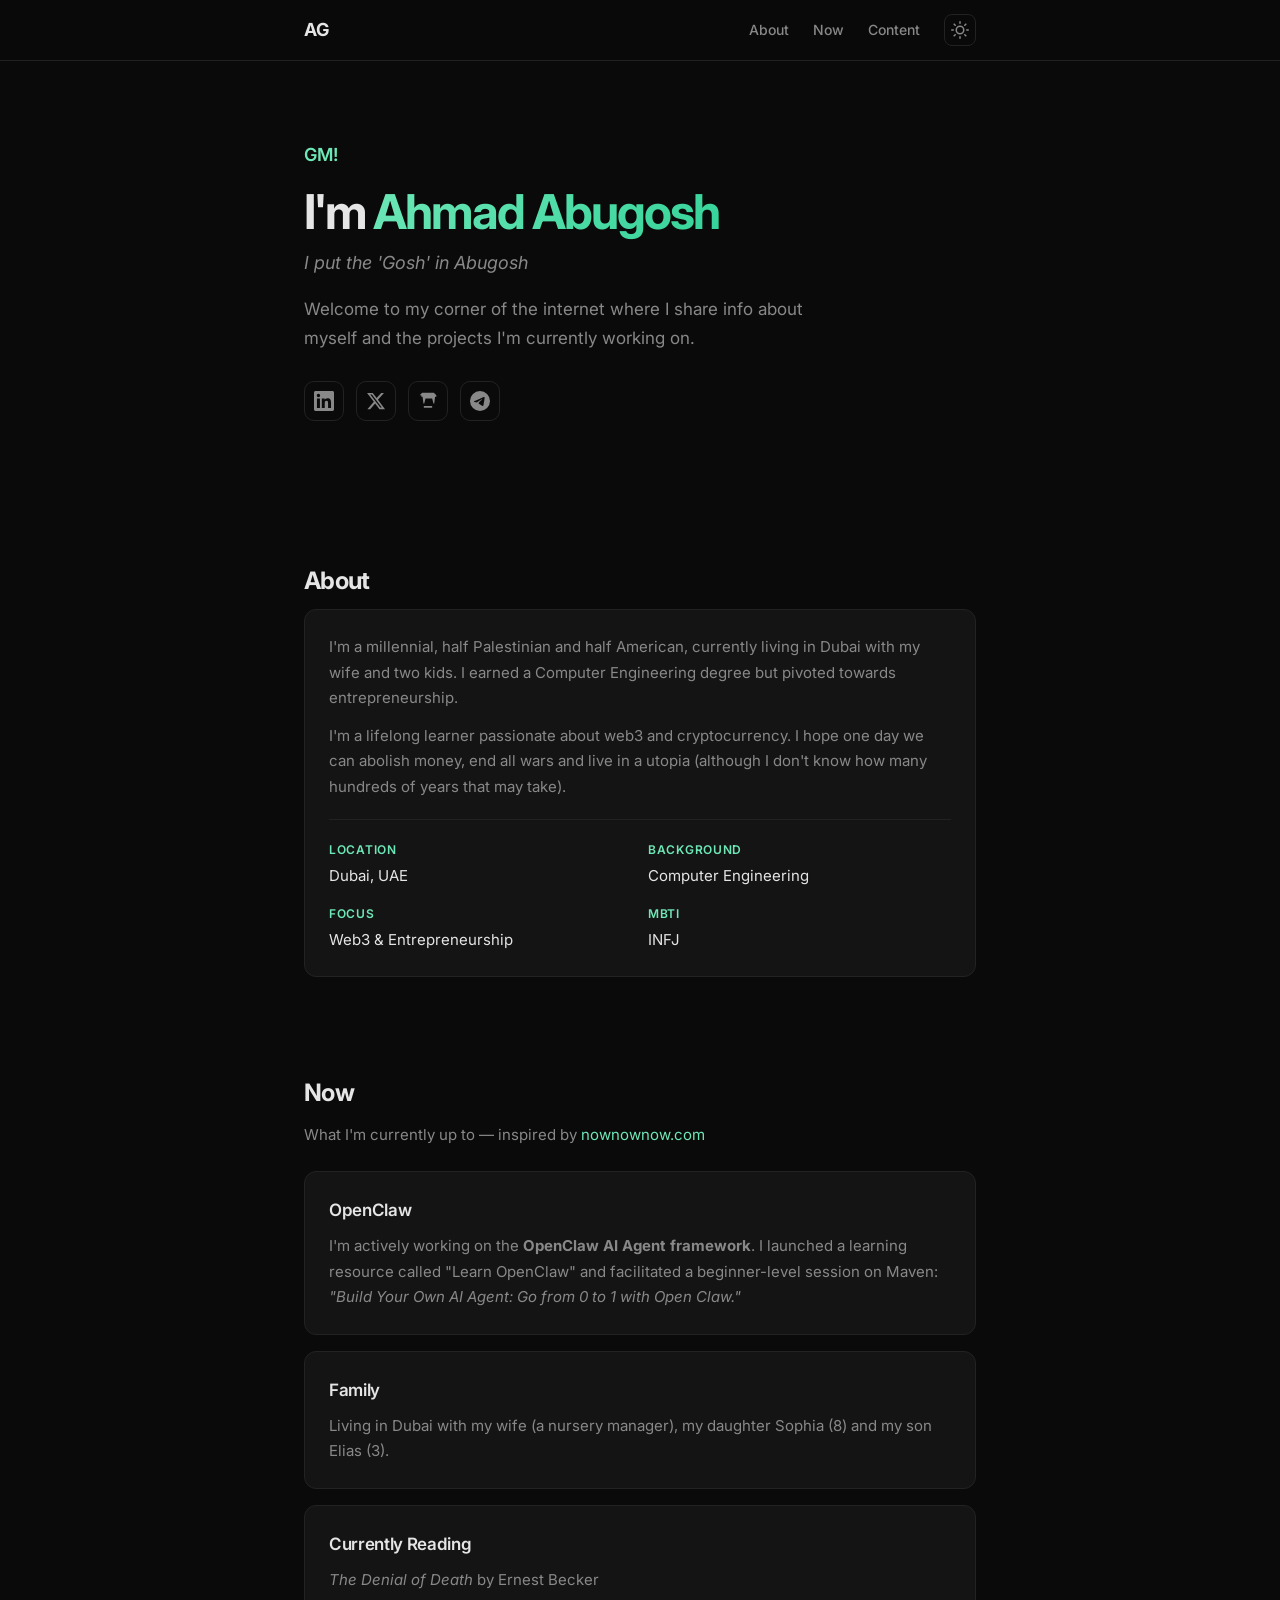
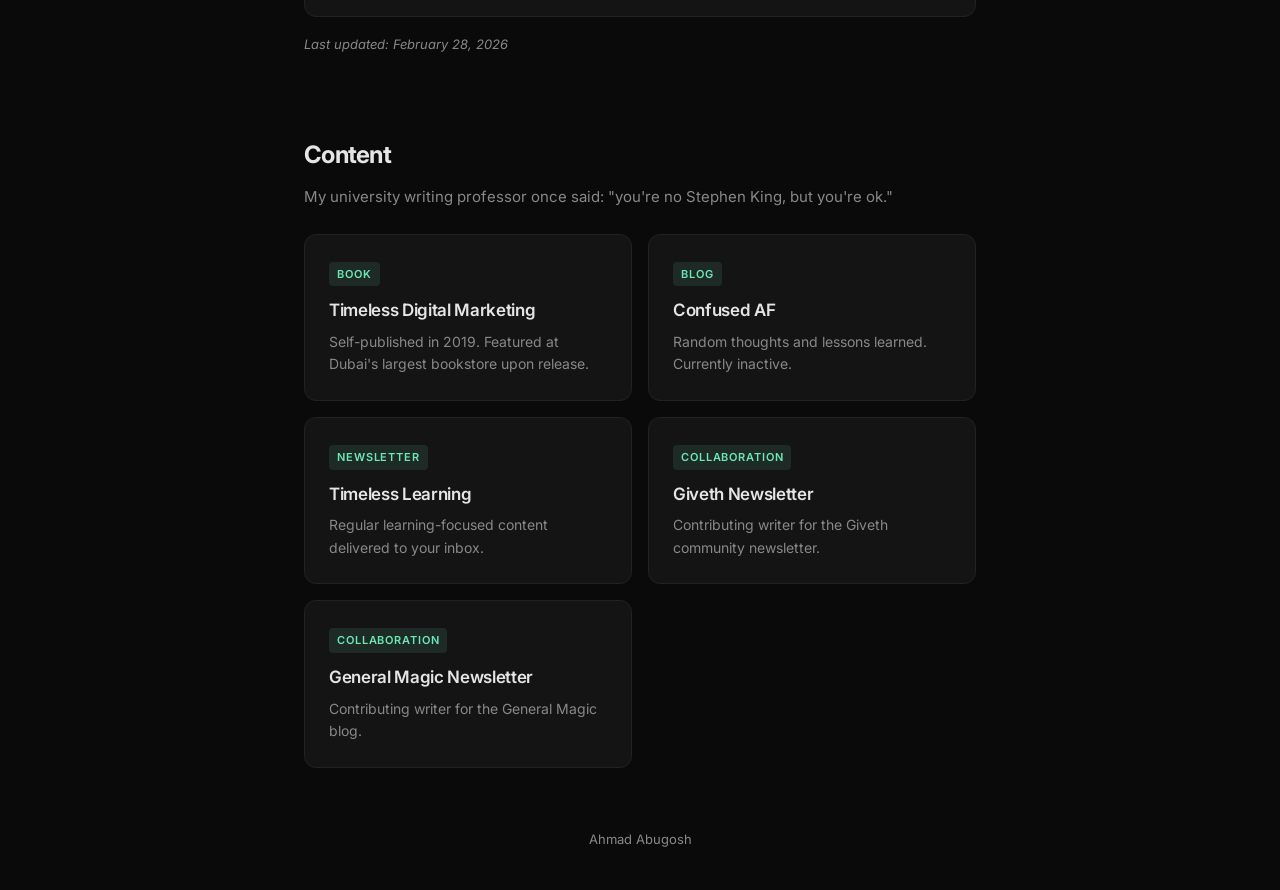
==== index.html @ 4aebb802 "Initial commit: static personal site with dark mode Co-Authored-By: Claude Opus 4.6 <noreply@anthrop" ====
<!DOCTYPE html>
<html lang="en" data-theme="dark">
<head>
  <meta charset="UTF-8">
  <meta name="viewport" content="width=device-width, initial-scale=1.0">
  <title>Ahmad Abugosh</title>
  <meta name="description" content="Ahmad Abugosh — entrepreneur, builder, lifelong learner.">
  <link rel="preconnect" href="https://fonts.googleapis.com">
  <link rel="preconnect" href="https://fonts.gstatic.com" crossorigin>
  <link href="https://fonts.googleapis.com/css2?family=Inter:wght@400;500;600;700&display=swap" rel="stylesheet">
  <link rel="stylesheet" href="style.css">
</head>
<body>
  <header>
    <nav>
      <a href="#" class="logo">AG</a>
      <div class="nav-links">
        <a href="#about">About</a>
        <a href="#now">Now</a>
        <a href="#content">Content</a>
        <button class="theme-toggle" id="themeToggle" aria-label="Toggle theme">
          <svg class="icon-sun" xmlns="http://www.w3.org/2000/svg" width="18" height="18" viewBox="0 0 24 24" fill="none" stroke="currentColor" stroke-width="2" stroke-linecap="round" stroke-linejoin="round"><circle cx="12" cy="12" r="5"/><line x1="12" y1="1" x2="12" y2="3"/><line x1="12" y1="21" x2="12" y2="23"/><line x1="4.22" y1="4.22" x2="5.64" y2="5.64"/><line x1="18.36" y1="18.36" x2="19.78" y2="19.78"/><line x1="1" y1="12" x2="3" y2="12"/><line x1="21" y1="12" x2="23" y2="12"/><line x1="4.22" y1="19.78" x2="5.64" y2="18.36"/><line x1="18.36" y1="5.64" x2="19.78" y2="4.22"/></svg>
          <svg class="icon-moon" xmlns="http://www.w3.org/2000/svg" width="18" height="18" viewBox="0 0 24 24" fill="none" stroke="currentColor" stroke-width="2" stroke-linecap="round" stroke-linejoin="round"><path d="M21 12.79A9 9 0 1 1 11.21 3 7 7 0 0 0 21 12.79z"/></svg>
        </button>
      </div>
    </nav>
  </header>

  <main>
    <!-- Hero -->
    <section class="hero">
      <p class="hero-greeting">GM!</p>
      <h1>I'm <span class="highlight">Ahmad Abugosh</span></h1>
      <p class="hero-tagline">I put the 'Gosh' in Abugosh</p>
      <p class="hero-intro">Welcome to my corner of the internet where I share info about myself and the projects I'm currently working on.</p>
      <div class="social-links">
        <a href="https://www.linkedin.com/in/ahmadabugosh/" target="_blank" rel="noopener" aria-label="LinkedIn">
          <svg xmlns="http://www.w3.org/2000/svg" width="20" height="20" viewBox="0 0 24 24" fill="currentColor"><path d="M20.447 20.452h-3.554v-5.569c0-1.328-.027-3.037-1.852-3.037-1.853 0-2.136 1.445-2.136 2.939v5.667H9.351V9h3.414v1.561h.046c.477-.9 1.637-1.85 3.37-1.85 3.601 0 4.267 2.37 4.267 5.455v6.286zM5.337 7.433a2.062 2.062 0 0 1-2.063-2.065 2.064 2.064 0 1 1 2.063 2.065zm1.782 13.019H3.555V9h3.564v11.452zM22.225 0H1.771C.792 0 0 .774 0 1.729v20.542C0 23.227.792 24 1.771 24h20.451C23.2 24 24 23.227 24 22.271V1.729C24 .774 23.2 0 22.222 0h.003z"/></svg>
        </a>
        <a href="https://x.com/aabugosh" target="_blank" rel="noopener" aria-label="X / Twitter">
          <svg xmlns="http://www.w3.org/2000/svg" width="20" height="20" viewBox="0 0 24 24" fill="currentColor"><path d="M18.244 2.25h3.308l-7.227 8.26 8.502 11.24H16.17l-5.214-6.817L4.99 21.75H1.68l7.73-8.835L1.254 2.25H8.08l4.713 6.231zm-1.161 17.52h1.833L7.084 4.126H5.117z"/></svg>
        </a>
        <a href="https://warpcast.com/ahmad" target="_blank" rel="noopener" aria-label="Warpcast">
          <svg xmlns="http://www.w3.org/2000/svg" width="20" height="20" viewBox="0 0 24 24" fill="currentColor"><path d="M2 5l3-3h14l3 3v2h-1.5l-1 8h-1l-1.5-6h-8L7.5 15h-1l-1-8H4V5H2zm5 13h10v2H7v-2z"/></svg>
        </a>
        <a href="https://t.me/aabugosh" target="_blank" rel="noopener" aria-label="Telegram">
          <svg xmlns="http://www.w3.org/2000/svg" width="20" height="20" viewBox="0 0 24 24" fill="currentColor"><path d="M11.944 0A12 12 0 0 0 0 12a12 12 0 0 0 12 12 12 12 0 0 0 12-12A12 12 0 0 0 12 0a12 12 0 0 0-.056 0zm4.962 7.224c.1-.002.321.023.465.14a.506.506 0 0 1 .171.325c.016.093.036.306.02.472-.18 1.898-.962 6.502-1.36 8.627-.168.9-.499 1.201-.82 1.23-.696.065-1.225-.46-1.9-.902-1.056-.693-1.653-1.124-2.678-1.8-1.185-.78-.417-1.21.258-1.91.177-.184 3.247-2.977 3.307-3.23.007-.032.014-.15-.056-.212s-.174-.041-.249-.024c-.106.024-1.793 1.14-5.061 3.345-.48.33-.913.49-1.302.48-.428-.008-1.252-.241-1.865-.44-.752-.245-1.349-.374-1.297-.789.027-.216.325-.437.893-.663 3.498-1.524 5.83-2.529 6.998-3.014 3.332-1.386 4.025-1.627 4.476-1.635z"/></svg>
        </a>
      </div>
    </section>

    <!-- About -->
    <section id="about" class="section">
      <h2>About</h2>
      <div class="card">
        <p>I'm a millennial, half Palestinian and half American, currently living in Dubai with my wife and two kids. I earned a Computer Engineering degree but pivoted towards entrepreneurship.</p>
        <p>I'm a lifelong learner passionate about web3 and cryptocurrency. I hope one day we can abolish money, end all wars and live in a utopia (although I don't know how many hundreds of years that may take).</p>
        <div class="about-details">
          <div class="detail-item">
            <span class="detail-label">Location</span>
            <span class="detail-value">Dubai, UAE</span>
          </div>
          <div class="detail-item">
            <span class="detail-label">Background</span>
            <span class="detail-value">Computer Engineering</span>
          </div>
          <div class="detail-item">
            <span class="detail-label">Focus</span>
            <span class="detail-value">Web3 & Entrepreneurship</span>
          </div>
          <div class="detail-item">
            <span class="detail-label">MBTI</span>
            <span class="detail-value">INFJ</span>
          </div>
        </div>
      </div>
    </section>

    <!-- Now -->
    <section id="now" class="section">
      <h2>Now</h2>
      <p class="section-subtitle">What I'm currently up to — inspired by <a href="https://nownownow.com/about" target="_blank" rel="noopener">nownownow.com</a></p>
      <div class="card">
        <h3>OpenClaw</h3>
        <p>I'm actively working on the <strong>OpenClaw AI Agent framework</strong>. I launched a learning resource called "Learn OpenClaw" and facilitated a beginner-level session on Maven: <em>"Build Your Own AI Agent: Go from 0 to 1 with Open Claw."</em></p>
      </div>
      <div class="card">
        <h3>Family</h3>
        <p>Living in Dubai with my wife (a nursery manager), my daughter Sophia (8) and my son Elias (3).</p>
      </div>
      <div class="card">
        <h3>Currently Reading</h3>
        <p><em>The Denial of Death</em> by Ernest Becker</p>
      </div>
      <p class="last-updated">Last updated: February 28, 2026</p>
    </section>

    <!-- Content -->
    <section id="content" class="section">
      <h2>Content</h2>
      <p class="section-subtitle">My university writing professor once said: "you're no Stephen King, but you're ok."</p>
      <div class="content-grid">
        <a href="https://www.amazon.com/s?k=Timeless+Digital+Marketing+Ahmad+Abugosh" target="_blank" rel="noopener" class="content-card">
          <span class="content-type">Book</span>
          <h3>Timeless Digital Marketing</h3>
          <p>Self-published in 2019. Featured at Dubai's largest bookstore upon release.</p>
        </a>
        <a href="https://confused.af/" target="_blank" rel="noopener" class="content-card">
          <span class="content-type">Blog</span>
          <h3>Confused AF</h3>
          <p>Random thoughts and lessons learned. Currently inactive.</p>
        </a>
        <a href="https://timelesslearning.beehiiv.com/" target="_blank" rel="noopener" class="content-card">
          <span class="content-type">Newsletter</span>
          <h3>Timeless Learning</h3>
          <p>Regular learning-focused content delivered to your inbox.</p>
        </a>
        <a href="https://news.giveth.io/" target="_blank" rel="noopener" class="content-card">
          <span class="content-type">Collaboration</span>
          <h3>Giveth Newsletter</h3>
          <p>Contributing writer for the Giveth community newsletter.</p>
        </a>
        <a href="https://blog.generalmagic.io/" target="_blank" rel="noopener" class="content-card">
          <span class="content-type">Collaboration</span>
          <h3>General Magic Newsletter</h3>
          <p>Contributing writer for the General Magic blog.</p>
        </a>
      </div>
    </section>
  </main>

  <footer>
    <p>Ahmad Abugosh</p>
  </footer>

  <script src="script.js"></script>
</body>
</html>
---- style.css ----
/* ============================================
   CSS Variables & Theme
   ============================================ */
:root {
  --font: 'Inter', -apple-system, BlinkMacSystemFont, 'Segoe UI', sans-serif;
  --max-width: 720px;
  --radius: 12px;
  --transition: 0.3s ease;
}

[data-theme="dark"] {
  --bg: #0a0a0a;
  --bg-card: #141414;
  --bg-card-hover: #1a1a1a;
  --text: #e5e5e5;
  --text-muted: #888;
  --accent: #6ee7b7;
  --accent-dim: rgba(110, 231, 183, 0.1);
  --border: #222;
  --nav-bg: rgba(10, 10, 10, 0.85);
}

[data-theme="light"] {
  --bg: #fafafa;
  --bg-card: #ffffff;
  --bg-card-hover: #f5f5f5;
  --text: #1a1a1a;
  --text-muted: #666;
  --accent: #059669;
  --accent-dim: rgba(5, 150, 105, 0.08);
  --border: #e5e5e5;
  --nav-bg: rgba(250, 250, 250, 0.85);
}

/* ============================================
   Reset & Base
   ============================================ */
*, *::before, *::after {
  margin: 0;
  padding: 0;
  box-sizing: border-box;
}

html {
  scroll-behavior: smooth;
  scroll-padding-top: 80px;
}

body {
  font-family: var(--font);
  background: var(--bg);
  color: var(--text);
  line-height: 1.7;
  transition: background var(--transition), color var(--transition);
  -webkit-font-smoothing: antialiased;
}

a {
  color: var(--accent);
  text-decoration: none;
  transition: opacity var(--transition);
}

a:hover {
  opacity: 0.8;
}

/* ============================================
   Navigation
   ============================================ */
header {
  position: fixed;
  top: 0;
  left: 0;
  right: 0;
  z-index: 100;
  background: var(--nav-bg);
  backdrop-filter: blur(12px);
  -webkit-backdrop-filter: blur(12px);
  border-bottom: 1px solid var(--border);
  transition: background var(--transition), border-color var(--transition);
}

nav {
  max-width: var(--max-width);
  margin: 0 auto;
  padding: 0 24px;
  height: 60px;
  display: flex;
  align-items: center;
  justify-content: space-between;
}

.logo {
  font-weight: 700;
  font-size: 1.125rem;
  color: var(--text);
  letter-spacing: -0.02em;
}

.nav-links {
  display: flex;
  align-items: center;
  gap: 24px;
}

.nav-links a {
  color: var(--text-muted);
  font-size: 0.875rem;
  font-weight: 500;
  transition: color var(--transition);
}

.nav-links a:hover {
  color: var(--text);
  opacity: 1;
}

.theme-toggle {
  background: none;
  border: 1px solid var(--border);
  border-radius: 8px;
  padding: 6px;
  cursor: pointer;
  color: var(--text-muted);
  display: flex;
  align-items: center;
  justify-content: center;
  transition: color var(--transition), border-color var(--transition);
}

.theme-toggle:hover {
  color: var(--text);
  border-color: var(--text-muted);
}

[data-theme="dark"] .icon-sun { display: block; }
[data-theme="dark"] .icon-moon { display: none; }
[data-theme="light"] .icon-sun { display: none; }
[data-theme="light"] .icon-moon { display: block; }

/* ============================================
   Main & Sections
   ============================================ */
main {
  max-width: var(--max-width);
  margin: 0 auto;
  padding: 0 24px;
}

.section {
  padding: 80px 0 0;
}

.section h2 {
  font-size: 1.5rem;
  font-weight: 700;
  margin-bottom: 8px;
  letter-spacing: -0.03em;
}

.section-subtitle {
  color: var(--text-muted);
  font-size: 0.9375rem;
  margin-bottom: 24px;
}

.section-subtitle a {
  color: var(--accent);
}

/* ============================================
   Hero
   ============================================ */
.hero {
  padding: 140px 0 60px;
}

.hero-greeting {
  font-size: 1.125rem;
  color: var(--accent);
  font-weight: 600;
  margin-bottom: 12px;
}

.hero h1 {
  font-size: clamp(2rem, 5vw, 3rem);
  font-weight: 700;
  letter-spacing: -0.04em;
  line-height: 1.2;
  margin-bottom: 8px;
}

.highlight {
  background: linear-gradient(135deg, var(--accent), #34d399);
  -webkit-background-clip: text;
  -webkit-text-fill-color: transparent;
  background-clip: text;
}

.hero-tagline {
  font-size: 1.125rem;
  color: var(--text-muted);
  font-style: italic;
  margin-bottom: 16px;
}

.hero-intro {
  font-size: 1.0625rem;
  color: var(--text-muted);
  max-width: 520px;
  line-height: 1.7;
}

.social-links {
  display: flex;
  gap: 12px;
  margin-top: 28px;
}

.social-links a {
  display: flex;
  align-items: center;
  justify-content: center;
  width: 40px;
  height: 40px;
  border-radius: 10px;
  border: 1px solid var(--border);
  color: var(--text-muted);
  transition: all var(--transition);
}

.social-links a:hover {
  color: var(--accent);
  border-color: var(--accent);
  background: var(--accent-dim);
  opacity: 1;
}

/* ============================================
   Cards
   ============================================ */
.card {
  background: var(--bg-card);
  border: 1px solid var(--border);
  border-radius: var(--radius);
  padding: 24px;
  margin-bottom: 16px;
  transition: background var(--transition), border-color var(--transition);
}

.card h3 {
  font-size: 1.0625rem;
  font-weight: 600;
  margin-bottom: 8px;
  letter-spacing: -0.02em;
}

.card p {
  color: var(--text-muted);
  font-size: 0.9375rem;
}

.card p + p {
  margin-top: 12px;
}

/* About details */
.about-details {
  display: grid;
  grid-template-columns: repeat(2, 1fr);
  gap: 16px;
  margin-top: 20px;
  padding-top: 20px;
  border-top: 1px solid var(--border);
}

.detail-item {
  display: flex;
  flex-direction: column;
  gap: 2px;
}

.detail-label {
  font-size: 0.75rem;
  font-weight: 600;
  text-transform: uppercase;
  letter-spacing: 0.06em;
  color: var(--accent);
}

.detail-value {
  font-size: 0.9375rem;
  color: var(--text);
}

/* ============================================
   Content Grid
   ============================================ */
.content-grid {
  display: grid;
  grid-template-columns: repeat(auto-fill, minmax(280px, 1fr));
  gap: 16px;
}

.content-card {
  display: block;
  background: var(--bg-card);
  border: 1px solid var(--border);
  border-radius: var(--radius);
  padding: 24px;
  transition: all var(--transition);
  color: var(--text);
}

.content-card:hover {
  background: var(--bg-card-hover);
  border-color: var(--accent);
  transform: translateY(-2px);
  opacity: 1;
}

.content-type {
  display: inline-block;
  font-size: 0.6875rem;
  font-weight: 600;
  text-transform: uppercase;
  letter-spacing: 0.08em;
  color: var(--accent);
  background: var(--accent-dim);
  padding: 3px 8px;
  border-radius: 4px;
  margin-bottom: 10px;
}

.content-card h3 {
  font-size: 1.0625rem;
  font-weight: 600;
  margin-bottom: 6px;
  letter-spacing: -0.02em;
}

.content-card p {
  font-size: 0.875rem;
  color: var(--text-muted);
  line-height: 1.6;
}

/* ============================================
   Footer
   ============================================ */
footer {
  max-width: var(--max-width);
  margin: 0 auto;
  padding: 60px 24px 40px;
  text-align: center;
}

footer p {
  font-size: 0.8125rem;
  color: var(--text-muted);
}

/* Last updated */
.last-updated {
  font-size: 0.8125rem;
  color: var(--text-muted);
  margin-top: 8px;
  font-style: italic;
}

/* ============================================
   Responsive
   ============================================ */
@media (max-width: 480px) {
  .nav-links {
    gap: 16px;
  }

  .about-details {
    grid-template-columns: 1fr;
  }

  .content-grid {
    grid-template-columns: 1fr;
  }

  .hero {
    padding: 120px 0 40px;
  }
}
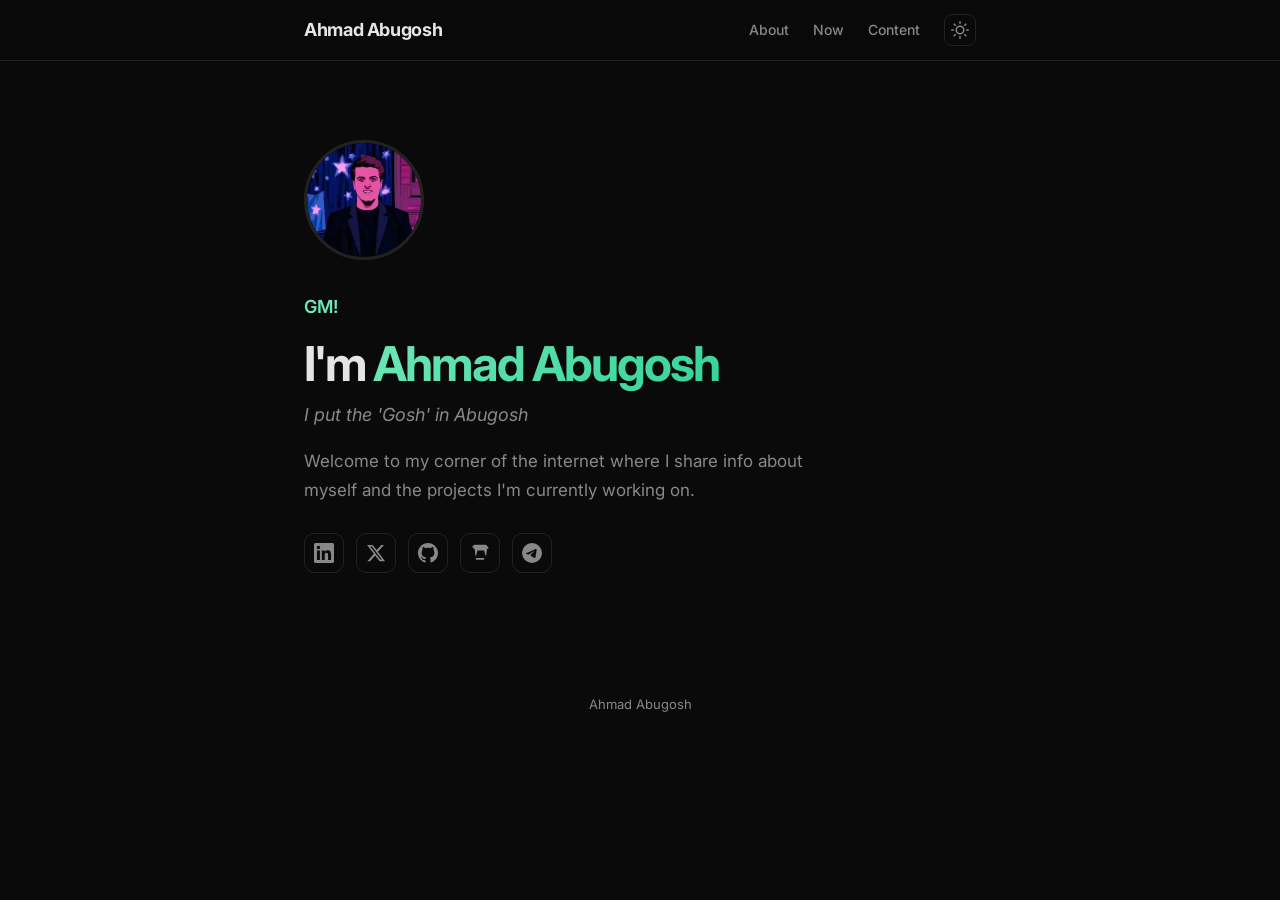
==== commit b2a7831b: "Split into separate pages, add GitHub link, profile photo, and update logo - Moved About, Now, and C" ====
--- a/index.html
+++ b/index.html
@@ -13,11 +13,11 @@
 <body>
   <header>
     <nav>
-      <a href="#" class="logo">AG</a>
+      <a href="/" class="logo">Ahmad Abugosh</a>
       <div class="nav-links">
-        <a href="#about">About</a>
-        <a href="#now">Now</a>
-        <a href="#content">Content</a>
+        <a href="/about">About</a>
+        <a href="/now">Now</a>
+        <a href="/content">Content</a>
         <button class="theme-toggle" id="themeToggle" aria-label="Toggle theme">
           <svg class="icon-sun" xmlns="http://www.w3.org/2000/svg" width="18" height="18" viewBox="0 0 24 24" fill="none" stroke="currentColor" stroke-width="2" stroke-linecap="round" stroke-linejoin="round"><circle cx="12" cy="12" r="5"/><line x1="12" y1="1" x2="12" y2="3"/><line x1="12" y1="21" x2="12" y2="23"/><line x1="4.22" y1="4.22" x2="5.64" y2="5.64"/><line x1="18.36" y1="18.36" x2="19.78" y2="19.78"/><line x1="1" y1="12" x2="3" y2="12"/><line x1="21" y1="12" x2="23" y2="12"/><line x1="4.22" y1="19.78" x2="5.64" y2="18.36"/><line x1="18.36" y1="5.64" x2="19.78" y2="4.22"/></svg>
           <svg class="icon-moon" xmlns="http://www.w3.org/2000/svg" width="18" height="18" viewBox="0 0 24 24" fill="none" stroke="currentColor" stroke-width="2" stroke-linecap="round" stroke-linejoin="round"><path d="M21 12.79A9 9 0 1 1 11.21 3 7 7 0 0 0 21 12.79z"/></svg>
@@ -27,8 +27,8 @@
   </header>
 
   <main>
-    <!-- Hero -->
     <section class="hero">
+      <img src="ahmad.webp" alt="Ahmad Abugosh" class="hero-avatar">
       <p class="hero-greeting">GM!</p>
       <h1>I'm <span class="highlight">Ahmad Abugosh</span></h1>
       <p class="hero-tagline">I put the 'Gosh' in Abugosh</p>
@@ -40,90 +40,14 @@
         <a href="https://x.com/aabugosh" target="_blank" rel="noopener" aria-label="X / Twitter">
           <svg xmlns="http://www.w3.org/2000/svg" width="20" height="20" viewBox="0 0 24 24" fill="currentColor"><path d="M18.244 2.25h3.308l-7.227 8.26 8.502 11.24H16.17l-5.214-6.817L4.99 21.75H1.68l7.73-8.835L1.254 2.25H8.08l4.713 6.231zm-1.161 17.52h1.833L7.084 4.126H5.117z"/></svg>
         </a>
+        <a href="https://github.com/ahmadabugosh" target="_blank" rel="noopener" aria-label="GitHub">
+          <svg xmlns="http://www.w3.org/2000/svg" width="20" height="20" viewBox="0 0 24 24" fill="currentColor"><path d="M12 0C5.374 0 0 5.373 0 12c0 5.302 3.438 9.8 8.207 11.387.599.111.793-.261.793-.577v-2.234c-3.338.726-4.033-1.416-4.033-1.416-.546-1.387-1.333-1.756-1.333-1.756-1.089-.745.083-.729.083-.729 1.205.084 1.839 1.237 1.839 1.237 1.07 1.834 2.807 1.304 3.492.997.107-.775.418-1.305.762-1.604-2.665-.305-5.467-1.334-5.467-5.931 0-1.311.469-2.381 1.236-3.221-.124-.303-.535-1.524.117-3.176 0 0 1.008-.322 3.301 1.23A11.509 11.509 0 0 1 12 5.803c1.02.005 2.047.138 3.006.404 2.291-1.552 3.297-1.23 3.297-1.23.653 1.653.242 2.874.118 3.176.77.84 1.235 1.911 1.235 3.221 0 4.609-2.807 5.624-5.479 5.921.43.372.823 1.102.823 2.222v3.293c0 .319.192.694.801.576C20.566 21.797 24 17.3 24 12c0-6.627-5.373-12-12-12z"/></svg>
+        </a>
         <a href="https://warpcast.com/ahmad" target="_blank" rel="noopener" aria-label="Warpcast">
           <svg xmlns="http://www.w3.org/2000/svg" width="20" height="20" viewBox="0 0 24 24" fill="currentColor"><path d="M2 5l3-3h14l3 3v2h-1.5l-1 8h-1l-1.5-6h-8L7.5 15h-1l-1-8H4V5H2zm5 13h10v2H7v-2z"/></svg>
         </a>
         <a href="https://t.me/aabugosh" target="_blank" rel="noopener" aria-label="Telegram">
           <svg xmlns="http://www.w3.org/2000/svg" width="20" height="20" viewBox="0 0 24 24" fill="currentColor"><path d="M11.944 0A12 12 0 0 0 0 12a12 12 0 0 0 12 12 12 12 0 0 0 12-12A12 12 0 0 0 12 0a12 12 0 0 0-.056 0zm4.962 7.224c.1-.002.321.023.465.14a.506.506 0 0 1 .171.325c.016.093.036.306.02.472-.18 1.898-.962 6.502-1.36 8.627-.168.9-.499 1.201-.82 1.23-.696.065-1.225-.46-1.9-.902-1.056-.693-1.653-1.124-2.678-1.8-1.185-.78-.417-1.21.258-1.91.177-.184 3.247-2.977 3.307-3.23.007-.032.014-.15-.056-.212s-.174-.041-.249-.024c-.106.024-1.793 1.14-5.061 3.345-.48.33-.913.49-1.302.48-.428-.008-1.252-.241-1.865-.44-.752-.245-1.349-.374-1.297-.789.027-.216.325-.437.893-.663 3.498-1.524 5.83-2.529 6.998-3.014 3.332-1.386 4.025-1.627 4.476-1.635z"/></svg>
-        </a>
-      </div>
-    </section>
-
-    <!-- About -->
-    <section id="about" class="section">
-      <h2>About</h2>
-      <div class="card">
-        <p>I'm a millennial, half Palestinian and half American, currently living in Dubai with my wife and two kids. I earned a Computer Engineering degree but pivoted towards entrepreneurship.</p>
-        <p>I'm a lifelong learner passionate about web3 and cryptocurrency. I hope one day we can abolish money, end all wars and live in a utopia (although I don't know how many hundreds of years that may take).</p>
-        <div class="about-details">
-          <div class="detail-item">
-            <span class="detail-label">Location</span>
-            <span class="detail-value">Dubai, UAE</span>
-          </div>
-          <div class="detail-item">
-            <span class="detail-label">Background</span>
-            <span class="detail-value">Computer Engineering</span>
-          </div>
-          <div class="detail-item">
-            <span class="detail-label">Focus</span>
-            <span class="detail-value">Web3 & Entrepreneurship</span>
-          </div>
-          <div class="detail-item">
-            <span class="detail-label">MBTI</span>
-            <span class="detail-value">INFJ</span>
-          </div>
-        </div>
-      </div>
-    </section>
-
-    <!-- Now -->
-    <section id="now" class="section">
-      <h2>Now</h2>
-      <p class="section-subtitle">What I'm currently up to — inspired by <a href="https://nownownow.com/about" target="_blank" rel="noopener">nownownow.com</a></p>
-      <div class="card">
-        <h3>OpenClaw</h3>
-        <p>I'm actively working on the <strong>OpenClaw AI Agent framework</strong>. I launched a learning resource called "Learn OpenClaw" and facilitated a beginner-level session on Maven: <em>"Build Your Own AI Agent: Go from 0 to 1 with Open Claw."</em></p>
-      </div>
-      <div class="card">
-        <h3>Family</h3>
-        <p>Living in Dubai with my wife (a nursery manager), my daughter Sophia (8) and my son Elias (3).</p>
-      </div>
-      <div class="card">
-        <h3>Currently Reading</h3>
-        <p><em>The Denial of Death</em> by Ernest Becker</p>
-      </div>
-      <p class="last-updated">Last updated: February 28, 2026</p>
-    </section>
-
-    <!-- Content -->
-    <section id="content" class="section">
-      <h2>Content</h2>
-      <p class="section-subtitle">My university writing professor once said: "you're no Stephen King, but you're ok."</p>
-      <div class="content-grid">
-        <a href="https://www.amazon.com/s?k=Timeless+Digital+Marketing+Ahmad+Abugosh" target="_blank" rel="noopener" class="content-card">
-          <span class="content-type">Book</span>
-          <h3>Timeless Digital Marketing</h3>
-          <p>Self-published in 2019. Featured at Dubai's largest bookstore upon release.</p>
-        </a>
-        <a href="https://confused.af/" target="_blank" rel="noopener" class="content-card">
-          <span class="content-type">Blog</span>
-          <h3>Confused AF</h3>
-          <p>Random thoughts and lessons learned. Currently inactive.</p>
-        </a>
-        <a href="https://timelesslearning.beehiiv.com/" target="_blank" rel="noopener" class="content-card">
-          <span class="content-type">Newsletter</span>
-          <h3>Timeless Learning</h3>
-          <p>Regular learning-focused content delivered to your inbox.</p>
-        </a>
-        <a href="https://news.giveth.io/" target="_blank" rel="noopener" class="content-card">
-          <span class="content-type">Collaboration</span>
-          <h3>Giveth Newsletter</h3>
-          <p>Contributing writer for the Giveth community newsletter.</p>
-        </a>
-        <a href="https://blog.generalmagic.io/" target="_blank" rel="noopener" class="content-card">
-          <span class="content-type">Collaboration</span>
-          <h3>General Magic Newsletter</h3>
-          <p>Contributing writer for the General Magic blog.</p>
         </a>
       </div>
     </section>
--- a/style.css
+++ b/style.css
@@ -116,6 +116,10 @@
   opacity: 1;
 }
 
+.nav-links a.active {
+  color: var(--accent);
+}
+
 .theme-toggle {
   background: none;
   border: 1px solid var(--border);
@@ -152,6 +156,17 @@
   padding: 80px 0 0;
 }
 
+.page-section {
+  padding: 100px 0 0;
+}
+
+.page-section h1 {
+  font-size: 2rem;
+  font-weight: 700;
+  letter-spacing: -0.03em;
+  margin-bottom: 8px;
+}
+
 .section h2 {
   font-size: 1.5rem;
   font-weight: 700;
@@ -174,6 +189,20 @@
    ============================================ */
 .hero {
   padding: 140px 0 60px;
+}
+
+.hero-avatar {
+  width: 120px;
+  height: 120px;
+  border-radius: 50%;
+  object-fit: cover;
+  border: 3px solid var(--border);
+  margin-bottom: 24px;
+  transition: border-color var(--transition);
+}
+
+.hero-avatar:hover {
+  border-color: var(--accent);
 }
 
 .hero-greeting {
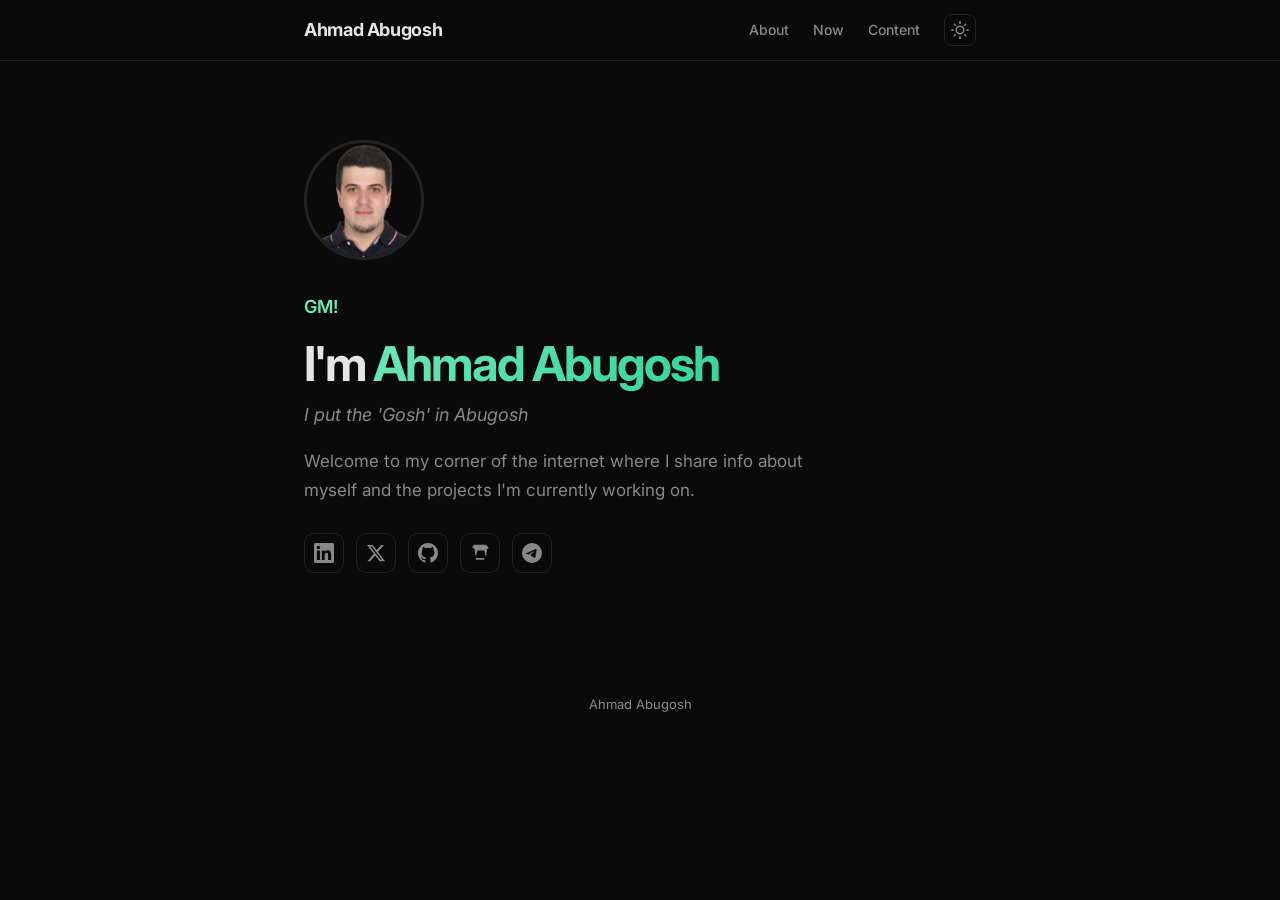
==== commit 231654d3: "Replace profile photo with new image Co-Authored-By: Claude Opus 4.6 <noreply@anthropic.com>" ====
--- a/index.html
+++ b/index.html
@@ -15,9 +15,9 @@
     <nav>
       <a href="/" class="logo">Ahmad Abugosh</a>
       <div class="nav-links">
-        <a href="/about">About</a>
-        <a href="/now">Now</a>
-        <a href="/content">Content</a>
+        <a href="about/">About</a>
+        <a href="now/">Now</a>
+        <a href="content/">Content</a>
         <button class="theme-toggle" id="themeToggle" aria-label="Toggle theme">
           <svg class="icon-sun" xmlns="http://www.w3.org/2000/svg" width="18" height="18" viewBox="0 0 24 24" fill="none" stroke="currentColor" stroke-width="2" stroke-linecap="round" stroke-linejoin="round"><circle cx="12" cy="12" r="5"/><line x1="12" y1="1" x2="12" y2="3"/><line x1="12" y1="21" x2="12" y2="23"/><line x1="4.22" y1="4.22" x2="5.64" y2="5.64"/><line x1="18.36" y1="18.36" x2="19.78" y2="19.78"/><line x1="1" y1="12" x2="3" y2="12"/><line x1="21" y1="12" x2="23" y2="12"/><line x1="4.22" y1="19.78" x2="5.64" y2="18.36"/><line x1="18.36" y1="5.64" x2="19.78" y2="4.22"/></svg>
           <svg class="icon-moon" xmlns="http://www.w3.org/2000/svg" width="18" height="18" viewBox="0 0 24 24" fill="none" stroke="currentColor" stroke-width="2" stroke-linecap="round" stroke-linejoin="round"><path d="M21 12.79A9 9 0 1 1 11.21 3 7 7 0 0 0 21 12.79z"/></svg>
@@ -28,7 +28,7 @@
 
   <main>
     <section class="hero">
-      <img src="ahmad.webp" alt="Ahmad Abugosh" class="hero-avatar">
+      <img src="ahmad_abugosh-photo.png" alt="Ahmad Abugosh" class="hero-avatar">
       <p class="hero-greeting">GM!</p>
       <h1>I'm <span class="highlight">Ahmad Abugosh</span></h1>
       <p class="hero-tagline">I put the 'Gosh' in Abugosh</p>
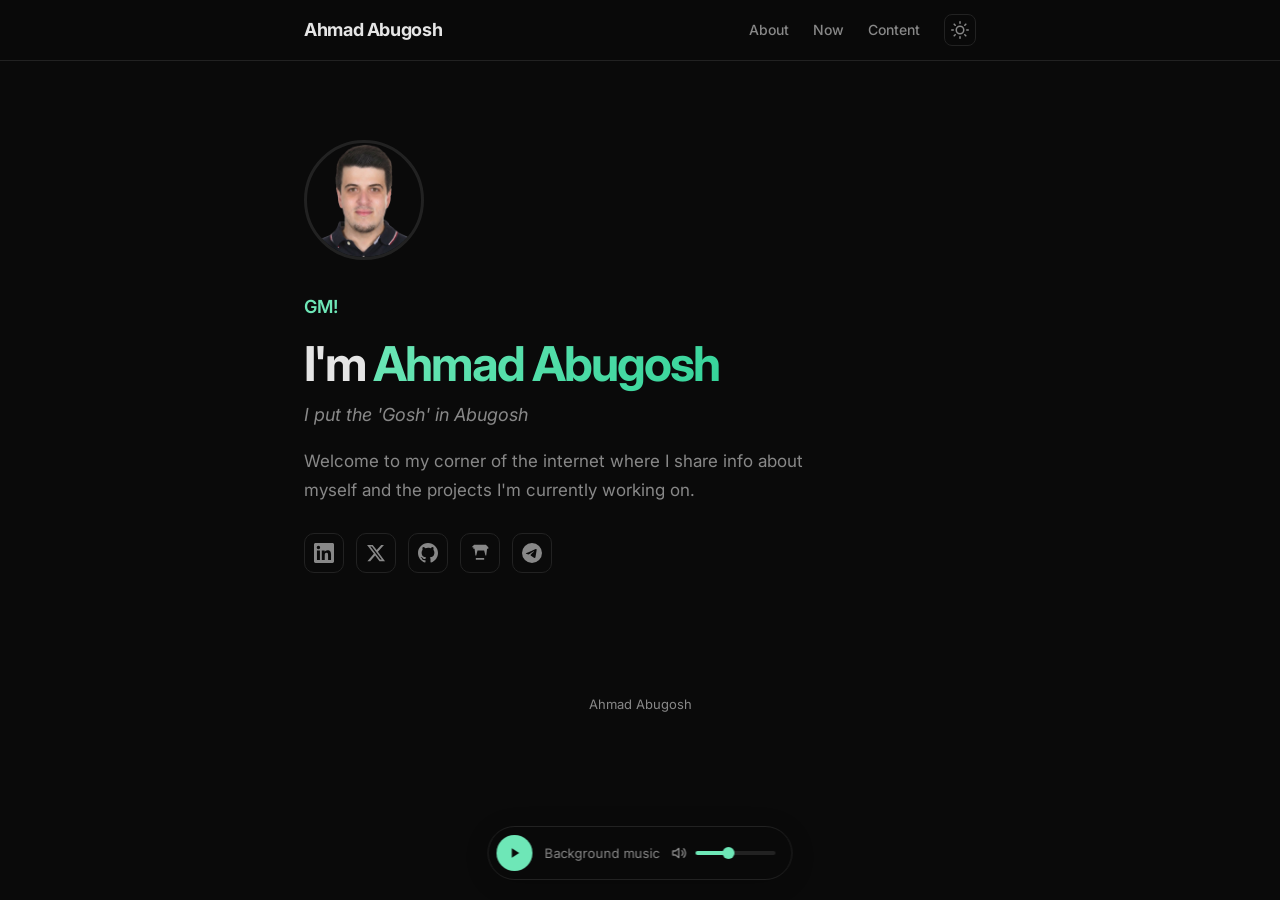
==== commit a1993762: "Add background music player Adds a compact fixed player at the bottom of every page with play/pause," ====
--- a/index.html
+++ b/index.html
@@ -1,6 +1,14 @@
 <!DOCTYPE html>
 <html lang="en" data-theme="dark">
 <head>
+  <!-- Google tag (gtag.js) -->
+  <script async src="https://www.googletagmanager.com/gtag/js?id=G-2CG6YTL0JQ"></script>
+  <script>
+    window.dataLayer = window.dataLayer || [];
+    function gtag(){dataLayer.push(arguments);}
+    gtag('js', new Date());
+    gtag('config', 'G-2CG6YTL0JQ');
+  </script>
   <meta charset="UTF-8">
   <meta name="viewport" content="width=device-width, initial-scale=1.0">
   <title>Ahmad Abugosh</title>
@@ -57,6 +65,22 @@
     <p>Ahmad Abugosh</p>
   </footer>
 
+  <div class="audio-player" id="audioPlayer">
+    <audio id="bgAudio" src="/audio/background.mp3" loop preload="none"></audio>
+    <button class="audio-toggle" id="audioToggle" aria-label="Play background music" aria-pressed="false">
+      <svg class="icon-play" xmlns="http://www.w3.org/2000/svg" width="16" height="16" viewBox="0 0 24 24" fill="currentColor"><path d="M8 5v14l11-7z"/></svg>
+      <svg class="icon-pause" xmlns="http://www.w3.org/2000/svg" width="16" height="16" viewBox="0 0 24 24" fill="currentColor"><path d="M6 5h4v14H6zm8 0h4v14h-4z"/></svg>
+    </button>
+    <span class="audio-label">Background music</span>
+    <div class="audio-volume">
+      <button class="audio-mute" id="audioMute" aria-label="Mute background music">
+        <svg class="icon-volume" xmlns="http://www.w3.org/2000/svg" width="16" height="16" viewBox="0 0 24 24" fill="none" stroke="currentColor" stroke-width="2" stroke-linecap="round" stroke-linejoin="round"><polygon points="11 5 6 9 2 9 2 15 6 15 11 19 11 5"/><path d="M15.54 8.46a5 5 0 0 1 0 7.07"/><path d="M18.36 5.64a9 9 0 0 1 0 12.72"/></svg>
+        <svg class="icon-muted" xmlns="http://www.w3.org/2000/svg" width="16" height="16" viewBox="0 0 24 24" fill="none" stroke="currentColor" stroke-width="2" stroke-linecap="round" stroke-linejoin="round"><polygon points="11 5 6 9 2 9 2 15 6 15 11 19 11 5"/><line x1="23" y1="9" x2="17" y2="15"/><line x1="17" y1="9" x2="23" y2="15"/></svg>
+      </button>
+      <input type="range" class="audio-range" id="audioVolume" min="0" max="1" step="0.01" value="0.4" aria-label="Volume">
+    </div>
+  </div>
+
   <script src="script.js"></script>
 </body>
 </html>
--- a/style.css
+++ b/style.css
@@ -157,7 +157,7 @@
 }
 
 .page-section {
-  padding: 100px 0 0;
+  padding: 140px 0 0;
 }
 
 .page-section h1 {
@@ -418,3 +418,154 @@
     padding: 120px 0 40px;
   }
 }
+
+/* ============================================
+   Background Audio Player
+   ============================================ */
+
+/* Keeps the fixed player from covering the footer */
+body {
+  padding-bottom: 96px;
+}
+
+.audio-player {
+  position: fixed;
+  bottom: 20px;
+  left: 50%;
+  transform: translateX(-50%);
+  z-index: 90;
+  display: flex;
+  align-items: center;
+  gap: 12px;
+  padding: 8px 16px 8px 8px;
+  background: var(--nav-bg);
+  backdrop-filter: blur(12px);
+  -webkit-backdrop-filter: blur(12px);
+  border: 1px solid var(--border);
+  border-radius: 999px;
+  box-shadow: 0 4px 24px rgba(0, 0, 0, 0.2);
+  transition: background var(--transition), border-color var(--transition);
+}
+
+.audio-toggle {
+  flex-shrink: 0;
+  display: grid;
+  place-items: center;
+  width: 36px;
+  height: 36px;
+  padding: 0;
+  border: none;
+  border-radius: 50%;
+  background: var(--accent);
+  color: var(--bg);
+  cursor: pointer;
+  transition: opacity var(--transition);
+}
+
+.audio-toggle:hover {
+  opacity: 0.85;
+}
+
+.audio-toggle .icon-pause {
+  display: none;
+}
+
+.audio-player.is-playing .audio-toggle .icon-play {
+  display: none;
+}
+
+.audio-player.is-playing .audio-toggle .icon-pause {
+  display: block;
+}
+
+.audio-label {
+  font-size: 0.8125rem;
+  color: var(--text-muted);
+  white-space: nowrap;
+}
+
+.audio-volume {
+  display: flex;
+  align-items: center;
+  gap: 8px;
+}
+
+.audio-mute {
+  display: grid;
+  place-items: center;
+  padding: 0;
+  border: none;
+  background: none;
+  color: var(--text-muted);
+  cursor: pointer;
+  transition: color var(--transition);
+}
+
+.audio-mute:hover {
+  color: var(--text);
+}
+
+.audio-mute .icon-muted {
+  display: none;
+}
+
+.audio-player.is-muted .audio-mute .icon-volume {
+  display: none;
+}
+
+.audio-player.is-muted .audio-mute .icon-muted {
+  display: block;
+}
+
+.audio-range {
+  -webkit-appearance: none;
+  appearance: none;
+  width: 80px;
+  height: 4px;
+  border-radius: 999px;
+  cursor: pointer;
+  background: linear-gradient(
+    to right,
+    var(--accent) 0%,
+    var(--accent) var(--volume, 40%),
+    var(--border) var(--volume, 40%),
+    var(--border) 100%
+  );
+}
+
+.audio-range::-webkit-slider-thumb {
+  -webkit-appearance: none;
+  appearance: none;
+  width: 12px;
+  height: 12px;
+  border: none;
+  border-radius: 50%;
+  background: var(--accent);
+  cursor: pointer;
+}
+
+.audio-range::-moz-range-thumb {
+  width: 12px;
+  height: 12px;
+  border: none;
+  border-radius: 50%;
+  background: var(--accent);
+  cursor: pointer;
+}
+
+.audio-toggle:focus-visible,
+.audio-mute:focus-visible,
+.audio-range:focus-visible {
+  outline: 2px solid var(--accent);
+  outline-offset: 3px;
+}
+
+@media (max-width: 480px) {
+  .audio-label {
+    display: none;
+  }
+
+  .audio-range {
+    width: 64px;
+  }
+}
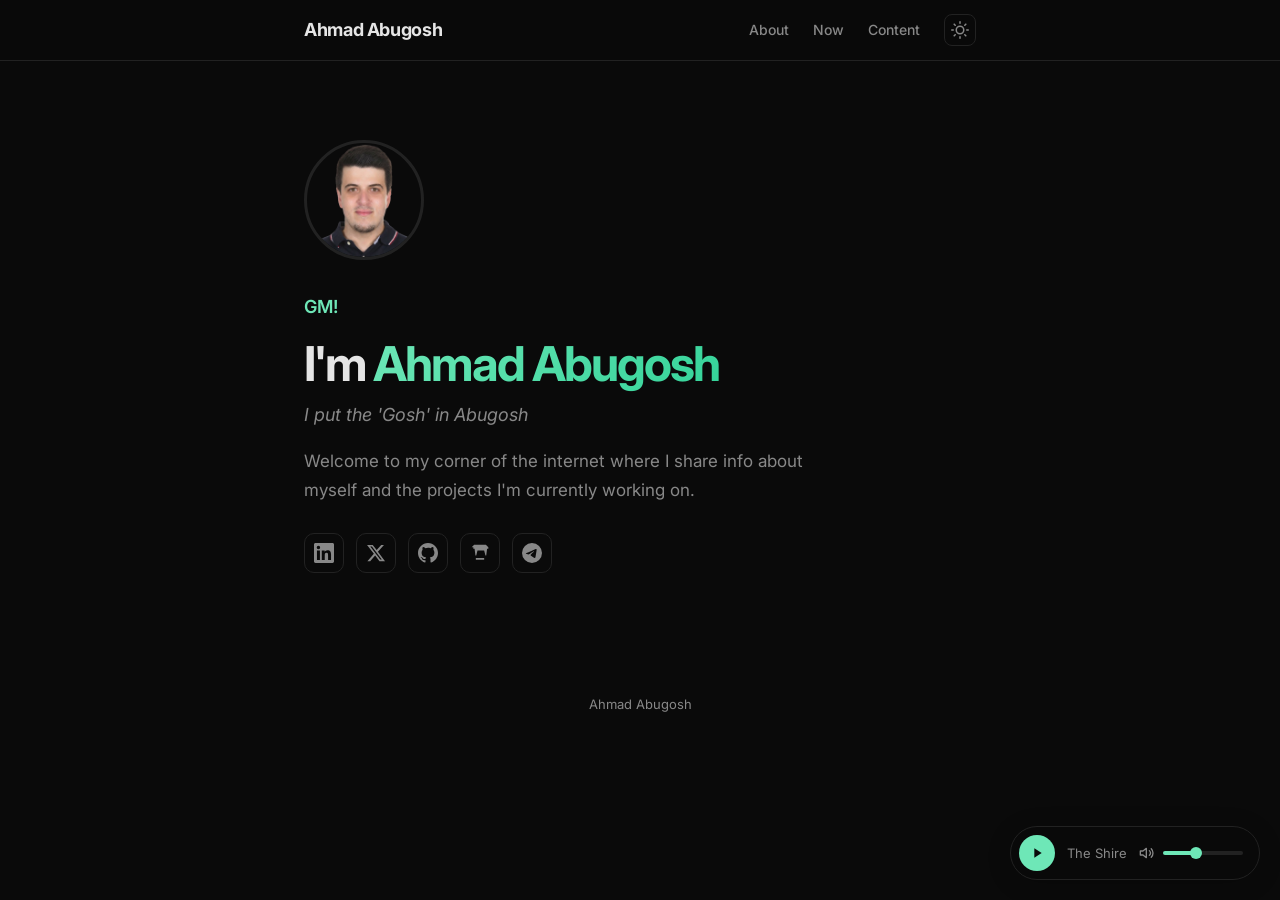
==== commit 039636c0: "Move player bottom right, add favicon, update Now and Content - Player sits at the bottom right inst" ====
--- a/index.html
+++ b/index.html
@@ -16,6 +16,10 @@
   <link rel="preconnect" href="https://fonts.googleapis.com">
   <link rel="preconnect" href="https://fonts.gstatic.com" crossorigin>
   <link href="https://fonts.googleapis.com/css2?family=Inter:wght@400;500;600;700&display=swap" rel="stylesheet">
+  <link rel="icon" href="/favicon.ico" sizes="any">
+  <link rel="icon" type="image/png" sizes="32x32" href="/favicon-32x32.png">
+  <link rel="icon" type="image/png" sizes="16x16" href="/favicon-16x16.png">
+  <link rel="apple-touch-icon" sizes="180x180" href="/apple-touch-icon.png">
   <link rel="stylesheet" href="style.css">
 </head>
 <body>
@@ -67,13 +71,13 @@
 
   <div class="audio-player" id="audioPlayer">
     <audio id="bgAudio" src="/audio/background.mp3" loop preload="none"></audio>
-    <button class="audio-toggle" id="audioToggle" aria-label="Play background music" aria-pressed="false">
+    <button class="audio-toggle" id="audioToggle" aria-label="Play The Shire" aria-pressed="false">
       <svg class="icon-play" xmlns="http://www.w3.org/2000/svg" width="16" height="16" viewBox="0 0 24 24" fill="currentColor"><path d="M8 5v14l11-7z"/></svg>
       <svg class="icon-pause" xmlns="http://www.w3.org/2000/svg" width="16" height="16" viewBox="0 0 24 24" fill="currentColor"><path d="M6 5h4v14H6zm8 0h4v14h-4z"/></svg>
     </button>
-    <span class="audio-label">Background music</span>
+    <span class="audio-label">The Shire</span>
     <div class="audio-volume">
-      <button class="audio-mute" id="audioMute" aria-label="Mute background music">
+      <button class="audio-mute" id="audioMute" aria-label="Mute The Shire">
         <svg class="icon-volume" xmlns="http://www.w3.org/2000/svg" width="16" height="16" viewBox="0 0 24 24" fill="none" stroke="currentColor" stroke-width="2" stroke-linecap="round" stroke-linejoin="round"><polygon points="11 5 6 9 2 9 2 15 6 15 11 19 11 5"/><path d="M15.54 8.46a5 5 0 0 1 0 7.07"/><path d="M18.36 5.64a9 9 0 0 1 0 12.72"/></svg>
         <svg class="icon-muted" xmlns="http://www.w3.org/2000/svg" width="16" height="16" viewBox="0 0 24 24" fill="none" stroke="currentColor" stroke-width="2" stroke-linecap="round" stroke-linejoin="round"><polygon points="11 5 6 9 2 9 2 15 6 15 11 19 11 5"/><line x1="23" y1="9" x2="17" y2="15"/><line x1="17" y1="9" x2="23" y2="15"/></svg>
       </button>
--- a/style.css
+++ b/style.css
@@ -431,8 +431,7 @@
 .audio-player {
   position: fixed;
   bottom: 20px;
-  left: 50%;
-  transform: translateX(-50%);
+  right: 20px;
   z-index: 90;
   display: flex;
   align-items: center;
@@ -561,11 +560,12 @@
 }
 
 @media (max-width: 480px) {
-  .audio-label {
-    display: none;
+  .audio-player {
+    bottom: 16px;
+    right: 16px;
   }
 
   .audio-range {
-    width: 64px;
+    width: 56px;
   }
 }
